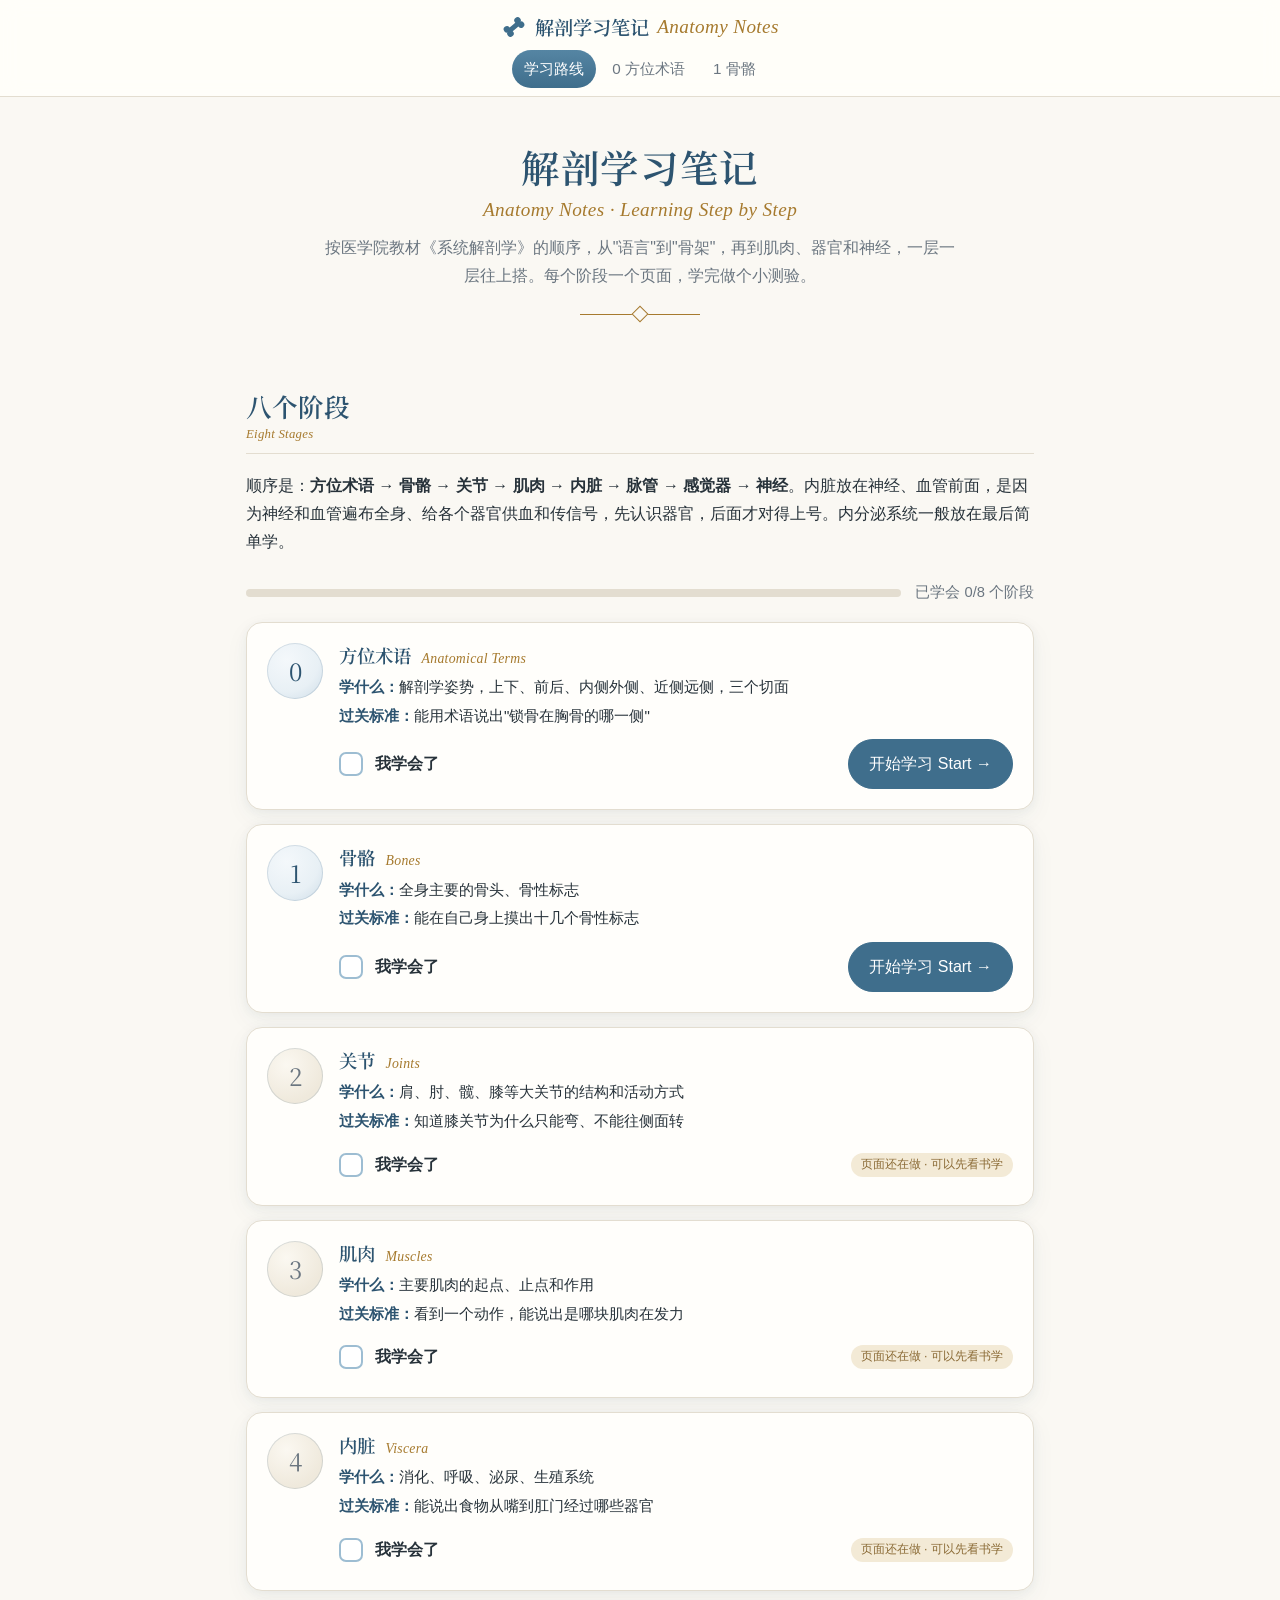
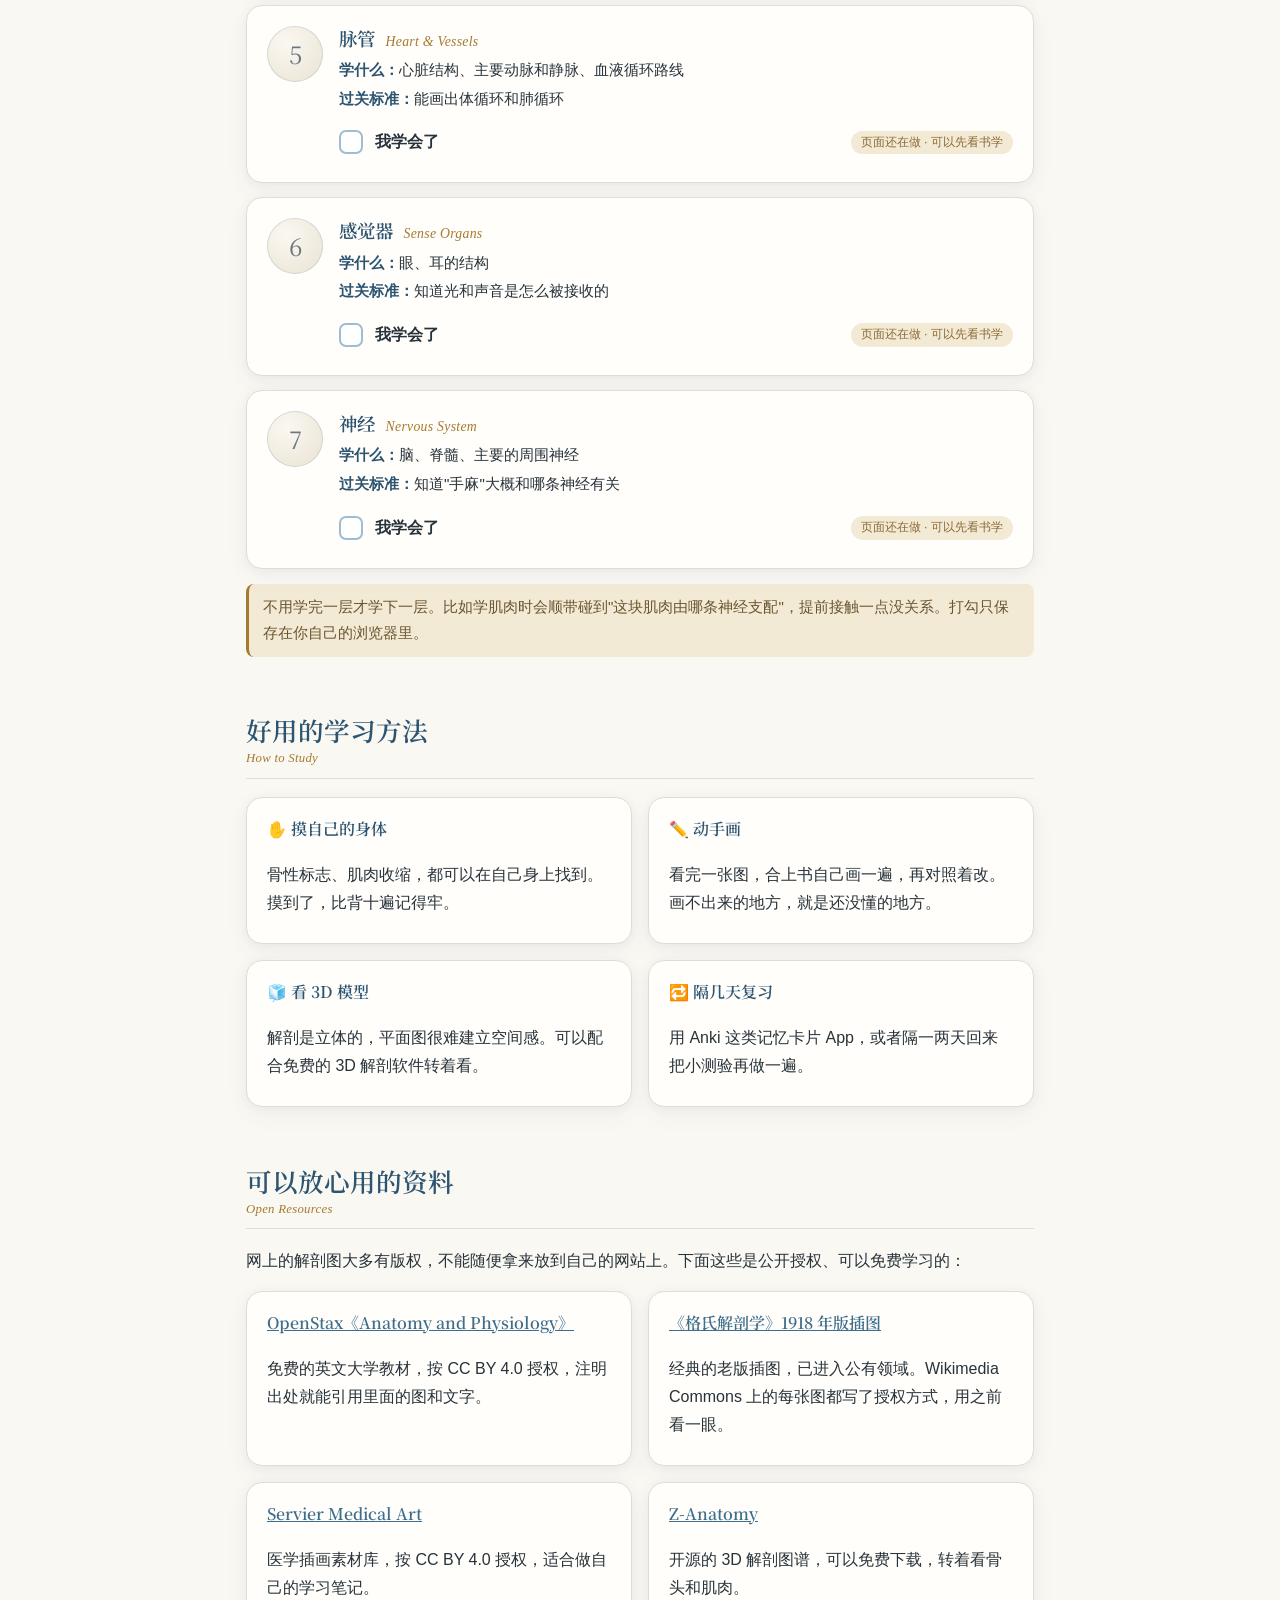
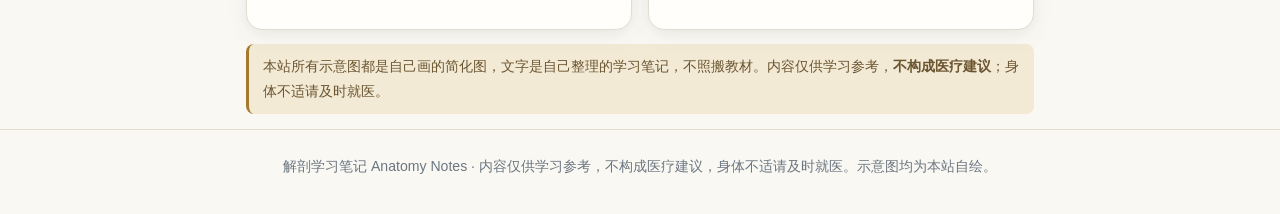
==== index.html @ 98eac49c "解剖学习笔记：学习路线、第 0 阶段方位术语、第 1 阶段骨骼 - index.html: 8-stage roadmap following the systematic anatomy   tex" ====
<!doctype html>
<html lang="zh-CN">
<head>
<meta charset="utf-8">
<meta name="viewport" content="width=device-width, initial-scale=1">
<title>解剖学习笔记 · Anatomy Notes</title>
<meta name="description" content="按系统解剖学的顺序一步步学人体解剖：方位术语、骨骼、关节、肌肉、内脏、脉管、感觉器、神经。每个阶段一个页面，配小测验。">
<link rel="icon" href="images/favicon.svg" type="image/svg+xml">
<link rel="preconnect" href="https://fonts.googleapis.com">
<link rel="preconnect" href="https://fonts.gstatic.com" crossorigin>
<link href="https://fonts.googleapis.com/css2?family=Noto+Serif+SC:wght@400;600&display=swap" rel="stylesheet">
<link rel="stylesheet" href="css/style.css">
</head>
<body>
<header class="site-header">
  <div class="wrap">
    <a class="logo" href="index.html"><svg class="logo-mark" viewBox="0 0 32 32" aria-hidden="true"><g fill="#3f6e8c" transform="rotate(-40 16 16)"><rect x="8" y="13" width="16" height="6" rx="2"/><circle cx="7.5" cy="12.6" r="4"/><circle cx="7.5" cy="19.4" r="4"/><circle cx="24.5" cy="12.6" r="4"/><circle cx="24.5" cy="19.4" r="4"/></g></svg>解剖学习笔记 <span class="en">Anatomy Notes</span></a>
    <nav class="nav">
      <a href="index.html" class="active">学习路线</a>
      <a href="terms.html">0 方位术语</a>
      <a href="bones.html">1 骨骼</a>
    </nav>
  </div>
</header>

<main class="wrap narrow">
  <section class="page-hero">
    <h1>解剖学习笔记<span class="en">Anatomy Notes · Learning Step by Step</span></h1>
    <p>按医学院教材《系统解剖学》的顺序，从"语言"到"骨架"，再到肌肉、器官和神经，一层一层往上搭。每个阶段一个页面，学完做个小测验。</p>
    <div class="divider"></div>
  </section>

  <section class="section">
    <h2>八个阶段<span class="en">Eight Stages</span></h2>
    <p>顺序是：<b>方位术语 → 骨骼 → 关节 → 肌肉 → 内脏 → 脉管 → 感觉器 → 神经</b>。内脏放在神经、血管前面，是因为神经和血管遍布全身、给各个器官供血和传信号，先认识器官，后面才对得上号。内分泌系统一般放在最后简单学。</p>
    <div class="check-top">
      <div class="progress"><span id="st-bar"></span></div>
      <span id="st-done" style="color:var(--muted);font-size:.92rem"></span>
    </div>
    <div class="stages" id="stages"></div>
    <p class="note">不用学完一层才学下一层。比如学肌肉时会顺带碰到"这块肌肉由哪条神经支配"，提前接触一点没关系。打勾只保存在你自己的浏览器里。</p>
  </section>

  <section class="section">
    <h2>好用的学习方法<span class="en">How to Study</span></h2>
    <div class="grid2">
      <div class="card"><h4>✋ 摸自己的身体</h4><p>骨性标志、肌肉收缩，都可以在自己身上找到。摸到了，比背十遍记得牢。</p></div>
      <div class="card"><h4>✏️ 动手画</h4><p>看完一张图，合上书自己画一遍，再对照着改。画不出来的地方，就是还没懂的地方。</p></div>
      <div class="card"><h4>🧊 看 3D 模型</h4><p>解剖是立体的，平面图很难建立空间感。可以配合免费的 3D 解剖软件转着看。</p></div>
      <div class="card"><h4>🔁 隔几天复习</h4><p>用 Anki 这类记忆卡片 App，或者隔一两天回来把小测验再做一遍。</p></div>
    </div>
  </section>

  <section class="section">
    <h2>可以放心用的资料<span class="en">Open Resources</span></h2>
    <p>网上的解剖图大多有版权，不能随便拿来放到自己的网站上。下面这些是公开授权、可以免费学习的：</p>
    <div class="grid2">
      <div class="card"><h4><a href="https://openstax.org/details/books/anatomy-and-physiology-2e" target="_blank" rel="noopener">OpenStax《Anatomy and Physiology》</a></h4><p>免费的英文大学教材，按 CC BY 4.0 授权，注明出处就能引用里面的图和文字。</p></div>
      <div class="card"><h4><a href="https://commons.wikimedia.org/wiki/Category:Gray%27s_Anatomy_plates" target="_blank" rel="noopener">《格氏解剖学》1918 年版插图</a></h4><p>经典的老版插图，已进入公有领域。Wikimedia Commons 上的每张图都写了授权方式，用之前看一眼。</p></div>
      <div class="card"><h4><a href="https://smart.servier.com/" target="_blank" rel="noopener">Servier Medical Art</a></h4><p>医学插画素材库，按 CC BY 4.0 授权，适合做自己的学习笔记。</p></div>
      <div class="card"><h4><a href="https://www.z-anatomy.com/" target="_blank" rel="noopener">Z-Anatomy</a></h4><p>开源的 3D 解剖图谱，可以免费下载，转着看骨头和肌肉。</p></div>
    </div>
    <p class="note disclaimer">本站所有示意图都是自己画的简化图，文字是自己整理的学习笔记，不照搬教材。内容仅供学习参考，<b>不构成医疗建议</b>；身体不适请及时就医。</p>
  </section>
</main>

<footer class="site-footer">
  <div class="wrap">解剖学习笔记 Anatomy Notes · 内容仅供学习参考，不构成医疗建议，身体不适请及时就医。示意图均为本站自绘。</div>
</footer>
<script src="js/common.js"></script>
<script src="js/roadmap.js"></script>
<script>var a=document.querySelector(".nav .active");if(a)a.parentNode.scrollLeft=a.offsetLeft-a.parentNode.offsetWidth/2+a.offsetWidth/2;</script>
</body>
</html>
---- css/style.css ----
/* ===== 解剖学习笔记 · 全站样式 ===== */
:root {
  /* 配色：骨白 + 黛蓝 + 古铜金点缀 */
  --accent: #3f6e8c;        /* 黛蓝 主色 */
  --accent-deep: #2d5470;   /* 深黛蓝：标题 */
  --accent-soft: #9dbdd2;   /* 浅黛蓝 */
  --accent-mist: #e8f0f5;   /* 极淡蓝 */
  --bg: #faf8f3;            /* 骨白 背景 */
  --paper: #fffefb;         /* 卡片 */
  --gold: #a67a2e;          /* 古铜金 */
  --gold-soft: #eadcbe;
  --ink: #27323a;           /* 正文 */
  --muted: #6b7680;
  --line: #e3ddd0;
  --ok: #3f8a5f;
  --bad: #b5584a;
  --radius: 16px;
  --shadow: 0 2px 10px rgba(45, 70, 90, .05), 0 8px 24px rgba(45, 70, 90, .05);
  --serif: "Noto Serif SC", "Songti SC", "STSong", "SimSun", serif;
  --sans: -apple-system, BlinkMacSystemFont, "PingFang SC", "Hiragino Sans GB", "Microsoft YaHei", "Noto Sans SC", sans-serif;
}

* { box-sizing: border-box; }
html { -webkit-text-size-adjust: 100%; scroll-behavior: smooth; }
body {
  margin: 0;
  background: var(--bg);
  color: var(--ink);
  font-family: var(--sans);
  font-size: 16px;
  line-height: 1.75;
}
img { max-width: 100%; display: block; }
a { color: var(--accent); }
h1, h2, h3, h4 { font-family: var(--serif); color: var(--accent-deep); line-height: 1.35; font-weight: 600; }
h1 { font-size: clamp(1.7rem, 4vw, 2.4rem); margin: 0 0 .3em; letter-spacing: .04em; }
h2 { font-size: clamp(1.3rem, 3vw, 1.6rem); margin: 2.2em 0 .7em; }
h3 { font-size: 1.15rem; margin: 1.4em 0 .5em; }
.en { font-family: Georgia, "Times New Roman", serif; font-style: italic; color: var(--gold); font-weight: 400; letter-spacing: .02em; }
h1 .en, h2 .en { display: block; font-size: .5em; margin-top: .2em; }
h3 .en { font-size: .75em; margin-left: .4em; }

.wrap { max-width: 1120px; margin: 0 auto; padding: 0 16px; }
.narrow { max-width: 820px; }

/* ===== 顶部导航 ===== */
.site-header {
  position: sticky; top: 0; z-index: 50;
  background: rgba(255, 254, 250, .92);
  backdrop-filter: blur(10px); -webkit-backdrop-filter: blur(10px);
  border-bottom: 1px solid var(--line);
}
.site-header .wrap { display: flex; flex-direction: column; align-items: stretch; padding-top: 10px; }
.logo {
  font-family: var(--serif); font-size: 1.2rem; font-weight: 600; color: var(--accent-deep);
  text-decoration: none; white-space: nowrap; display: flex; align-items: center; justify-content: center; gap: 8px;
}
.logo-mark { width: 26px; height: 26px; flex: none; }
.nav { display: flex; gap: 4px; overflow-x: auto; scrollbar-width: none; margin: 6px -16px 0; padding: 0 16px 8px; justify-content: safe center; }
.nav::-webkit-scrollbar { display: none; }
.nav a {
  white-space: nowrap; text-decoration: none; color: var(--muted);
  padding: 6px 12px; border-radius: 999px; font-size: .95rem; transition: .2s;
}
.nav a:hover { color: var(--accent-deep); background: var(--accent-mist); }
.nav a.active { color: #fff; background: linear-gradient(180deg, #5585a3, #3f6e8c); }

@media (max-width: 760px) {
  .nav { -webkit-mask-image: linear-gradient(90deg, #000 85%, transparent); mask-image: linear-gradient(90deg, #000 85%, transparent); }
  .nav a:last-child { margin-right: 32px; }
}

/* ===== 页面标题区 ===== */
.page-hero { padding: 44px 0 12px; text-align: center; }
.page-hero p { color: var(--muted); max-width: 640px; margin: .6em auto 0; }
.divider {
  width: 120px; height: 12px; margin: 18px auto 0;
  background:
    linear-gradient(var(--gold), var(--gold)) center/100% 1px no-repeat;
  position: relative;
}
.divider::after {
  content: ""; position: absolute; left: 50%; top: 50%; width: 10px; height: 10px;
  transform: translate(-50%, -50%) rotate(45deg); background: var(--bg); border: 1px solid var(--gold);
}

main { padding-bottom: 60px; }

/* ===== 通用组件 ===== */
.card {
  background: var(--paper); border: 1px solid var(--line); border-radius: var(--radius);
  box-shadow: var(--shadow); padding: 20px;
}
.btn {
  appearance: none; border: 1px solid var(--accent); background: var(--accent); color: #fff;
  padding: 10px 20px; border-radius: 999px; font-size: 1rem; cursor: pointer; font-family: inherit;
  transition: .2s; text-decoration: none; display: inline-block;
}
.btn:hover { background: var(--accent-deep); }
.btn.ghost { background: transparent; color: var(--accent); }
.btn.ghost:hover { background: var(--accent-mist); }
.btn:disabled { opacity: .5; cursor: default; }

.chips { display: flex; flex-wrap: wrap; gap: 8px; }
.chip {
  border: 1px solid var(--line); background: var(--paper); color: var(--ink);
  padding: 5px 14px; border-radius: 999px; cursor: pointer; font-size: .92rem; font-family: inherit; transition: .2s;
}
.chip:hover { border-color: var(--accent-soft); }
.chip.on { background: var(--accent); border-color: var(--accent); color: #fff; }
.tag {
  display: inline-block; font-size: .78rem; padding: 1px 10px; border-radius: 999px;
  background: var(--accent-mist); color: var(--accent-deep);
}
.tag.gold { background: #f3ead6; color: #8a6a35; }

.note {
  background: #f3ead6; border-left: 3px solid var(--gold); border-radius: 8px;
  padding: 10px 14px; color: #6b5530; font-size: .95rem; margin: 1em 0;
}

/* ===== 版式 ===== */
.toc { display: flex; flex-wrap: wrap; gap: 8px; justify-content: center; margin: 20px 0 8px; }
.toc a { text-decoration: none; }
.section { scroll-margin-top: 110px; }
.section > h2 { border-bottom: 1px solid var(--line); padding-bottom: .4em; }
.grid2 { display: grid; grid-template-columns: repeat(auto-fit, minmax(260px, 1fr)); gap: 16px; }
.grid3 { display: grid; grid-template-columns: repeat(auto-fit, minmax(220px, 1fr)); gap: 16px; }
.card h3:first-child, .card h4:first-child { margin-top: 0; }
.card p { margin: .4em 0; }
.card ul { margin: .4em 0; padding-left: 1.2em; }
table.cmp { width: 100%; border-collapse: collapse; background: var(--paper); border-radius: var(--radius); overflow: hidden; box-shadow: var(--shadow); font-size: .95rem; }
table.cmp th, table.cmp td { padding: 10px 12px; border-bottom: 1px solid var(--line); text-align: left; vertical-align: top; }
table.cmp th { background: var(--accent-mist); color: var(--accent-deep); font-family: var(--serif); }
table.cmp tr:last-child td { border-bottom: none; }
.table-scroll { overflow-x: auto; -webkit-overflow-scrolling: touch; border-radius: var(--radius); }
.table-scroll table { min-width: 620px; }

/* ===== 小测验 ===== */
.quiz { max-width: 720px; margin: 24px auto 0; }
.progress { height: 6px; background: var(--line); border-radius: 999px; overflow: hidden; margin-bottom: 18px; }
.progress span { display: block; height: 100%; background: linear-gradient(90deg, var(--accent-soft), var(--accent)); transition: width .4s; }
.q-meta { display: flex; justify-content: space-between; color: var(--muted); font-size: .9rem; margin-bottom: 8px; }
.q-text { font-size: 1.05rem; }
.options { display: grid; grid-template-columns: 1fr 1fr; gap: 10px; margin: 16px 0; }
.option {
  padding: 14px; border-radius: 12px; border: 1px solid var(--line); background: var(--paper);
  font-size: 1.05rem; font-family: var(--serif); cursor: pointer; color: var(--ink); transition: .2s;
}
.option:hover:not(:disabled) { border-color: var(--accent); background: var(--accent-mist); }
.option.right { background: #e3f1e8; border-color: var(--ok); color: var(--ok); }
.option.wrong { background: #f7e6e2; border-color: var(--bad); color: var(--bad); }
.option:disabled { cursor: default; }
.feedback { border-radius: 12px; padding: 14px 16px; margin-bottom: 16px; }
.feedback.ok { background: #e9f4ed; }
.feedback.no { background: #f8ebe7; }
.feedback b { display: block; margin-bottom: 4px; }
.result { text-align: center; }
.score { font-family: var(--serif); font-size: 3.4rem; color: var(--accent); line-height: 1.1; }

/* ===== 勾选清单 ===== */
.check-top { display: flex; align-items: center; gap: 14px; flex-wrap: wrap; justify-content: space-between; margin: 24px 0 8px; }
.check-top .progress { flex: 1; min-width: 180px; margin: 0; height: 8px; }
.check-group { margin-top: 18px; }
.check-group h3 { margin: 0 0 8px; display: flex; align-items: center; gap: 8px; }
.check-item {
  display: flex; gap: 12px; align-items: flex-start; padding: 12px 14px; border-radius: 12px;
  cursor: pointer; transition: background .2s; user-select: none;
}
.check-item:hover { background: var(--accent-mist); }
.check-item input { position: absolute; opacity: 0; pointer-events: none; }
.box {
  flex: none; width: 24px; height: 24px; border-radius: 7px; border: 2px solid var(--accent-soft);
  margin-top: 2px; display: flex; align-items: center; justify-content: center; transition: .2s; background: #fff;
}
.check-item input:checked + .box { background: var(--accent); border-color: var(--accent); }
.check-item input:checked + .box::after { content: "✓"; color: #fff; font-size: 15px; font-weight: 700; }
.check-item input:focus-visible + .box { box-shadow: 0 0 0 3px rgba(63,110,140,.3); }
.check-item .t b { display: block; font-weight: 600; }
.check-item .t small { color: var(--muted); font-size: .88rem; line-height: 1.6; display: block; }
.check-item input:checked ~ .t b { color: var(--muted); text-decoration: line-through; text-decoration-color: var(--accent-soft); }

/* ===== 解剖 ===== */
.disclaimer { font-size: .9rem; }

/* 学习路线 */
.stages { display: grid; gap: 14px; margin-top: 16px; }
.stage { display: grid; grid-template-columns: 56px 1fr; gap: 16px; align-items: start; transition: border-color .2s; }
.stage-no {
  width: 56px; height: 56px; border-radius: 50%; display: flex; align-items: center; justify-content: center;
  font-family: var(--serif); font-size: 1.5rem; color: var(--accent-deep);
  background: radial-gradient(circle at 35% 30%, #f4f8fb, var(--accent-mist) 60%, #cddce7);
  box-shadow: inset 0 0 0 1px rgba(45,84,112,.15);
}
.stage.soon .stage-no { color: var(--muted); background: radial-gradient(circle at 35% 30%, #fbf8f1, #efe9dc 70%); }
.stage.done { border-color: var(--accent-soft); }
.stage.done .stage-no { color: #fff; background: radial-gradient(circle at 35% 30%, var(--accent-soft), var(--accent) 80%); }
.stage h3 { margin: 0 0 .3em; }
.stage p { margin: .15em 0; font-size: .95rem; }
.stage p b { color: var(--accent-deep); font-weight: 600; }
.stage-foot { display: flex; align-items: center; justify-content: space-between; gap: 10px; flex-wrap: wrap; margin-top: 10px; }
.stage-foot .check-item { padding: 6px 10px; margin-left: -10px; align-items: center; }
.stage-foot .check-item .box { margin-top: 0; }
.stage-foot .check-item input:checked ~ .t b { text-decoration: none; color: var(--accent); }
@media (max-width: 520px) {
  .stage { grid-template-columns: 1fr; gap: 8px; }
  .stage-no { width: 44px; height: 44px; font-size: 1.2rem; }
}

/* 骨骼图 */
.sk {
  --bone: #f3ebd9; --bone-far: #e3d8c0; --bone-edge: #a39374; --bone-hole: #8d7f66; --cart: #d8e7ec;
  display: block; width: 100%; height: auto; margin: 0 auto; -webkit-tap-highlight-color: transparent;
}
.sk .b { cursor: pointer; transition: opacity .25s; }
.sk .e > * { fill: var(--bone-edge); stroke: var(--bone-edge); stroke-width: 2.4px; stroke-linejoin: round; stroke-linecap: round; }
.sk .f > * { fill: var(--bone); }
.sk .f.far > * { fill: var(--bone-far); }
.sk .f.cart > * { fill: var(--cart); }
.sk .e > .s, .sk .f > .s { fill: none; stroke-linecap: round; stroke-linejoin: round; }
.sk .f > .s { stroke: var(--bone); }
.sk .f.far > .s { stroke: var(--bone-far); }
.sk .f.cart > .s { stroke: var(--cart); }
.sk.z-head .e > :not(.s), .sk.z-pelvis .e > :not(.s) { stroke-width: 1.6px; }
.sk.z-hand .e > :not(.s) { stroke-width: 1.2px; }
.sk.z-foot .e > :not(.s) { stroke-width: 1px; }
.sk .d { pointer-events: none; }
.sk .d .hole, .sk .d.hole, .sk .d .hole * { fill: var(--bone-hole); }
.sk .d .ln { fill: none; stroke: var(--bone-edge); stroke-width: .8px; stroke-linecap: round; }
.sk .top { pointer-events: none; }
@media (hover: hover) { .sk .b:hover { --bone: #fffaf0; --bone-far: #f1e9d8; --bone-edge: var(--accent); } }
.sk .b.on { --bone: #bcd6e6; --bone-far: #a9c9dd; --bone-edge: var(--accent-deep); --bone-hole: var(--accent-deep); }
.sk.sel .b:not(.on) { opacity: .32; }

.explore { display: grid; grid-template-columns: minmax(240px, 360px) 1fr; gap: 20px; align-items: start; margin-top: 16px; }
.sk-figure { position: sticky; top: 104px; padding: 14px 14px 10px; }
.sk-figure .sk { max-height: calc(100vh - 190px); }
.sk-cap { text-align: center; font-size: .92rem; color: var(--muted); margin-top: 8px; min-height: 1.6em; }
.sk-cap b { color: var(--accent-deep); font-family: var(--serif); }
.sk-cap .en { font-size: .9em; }
.sk-info { min-height: 220px; }
.sk-info .tags { display: flex; gap: 6px; flex-wrap: wrap; }
.sk-info h3 { margin: .4em 0 .1em; font-size: 1.4rem; }
.sk-info h4 { margin: 1.1em 0 .2em; font-size: .95rem; color: var(--gold); font-family: var(--serif); }
.sk-info p { margin: .2em 0; }
.sk-short { color: var(--accent-deep); font-family: var(--serif); }
.sk-empty { color: var(--muted); text-align: center; padding: 50px 10px; }
.tip { margin-top: 14px; font-size: .93rem; color: #6b5530; background: #f3ead6; border-radius: 10px; padding: 10px 14px; }
.sk-list { display: grid; gap: 10px; margin-top: 16px; }
.sk-group { display: flex; gap: 12px; align-items: baseline; }
.sk-group .label { flex: none; width: 4em; color: var(--muted); font-size: .9rem; }
@media (max-width: 760px) {
  .explore { grid-template-columns: 1fr; gap: 12px; }
  .sk-figure { top: 92px; z-index: 5; padding: 8px 8px 4px; }
  .sk-figure .sk { max-height: 38vh; }
  .sk-cap { margin-top: 2px; font-size: .85rem; }
  .sk-group { flex-direction: column; gap: 6px; }
}

.q-sk { background: #fbf8f1; border-radius: 14px; padding: 10px; margin: 8px 0 16px; }
.q-sk .sk { height: 300px; }
.q-sk .sk .b { cursor: default; }

/* 方位术语 */
.pose { display: grid; grid-template-columns: minmax(200px, 300px) 1fr; gap: 20px; align-items: center; margin-top: 16px; }
.pose ul { margin: 0; padding-left: 1.2em; }
.pose li { margin: .3em 0; }
@media (max-width: 640px) { .pose { grid-template-columns: 1fr; } .pose .fig { max-width: 240px; margin: 0 auto; } }
.term-view { display: grid; grid-template-columns: minmax(220px, 340px) 1fr; gap: 20px; align-items: start; margin-top: 14px; }
.term-view .fig { padding: 10px; }
.term-view .fig svg { display: block; width: 100%; height: auto; max-height: 62vh; }
.term-text h3 { margin: 0 0 .1em; font-size: 1.4rem; }
.term-text h4 { margin: 1em 0 .2em; font-size: .95rem; color: var(--gold); font-family: var(--serif); }
.term-text p { margin: .2em 0; }
@media (max-width: 640px) { .term-view { grid-template-columns: 1fr; } .term-view .fig svg { max-height: 44vh; } }
.fig-sil .e > * { fill: var(--accent-soft); stroke: var(--accent-soft); stroke-width: 3px; stroke-linejoin: round; }
.fig-sil .f > * { fill: var(--accent-mist); }
.fig-sil .f.a > * { fill: #bfd6e5; }
.fig-sil .f.b > * { fill: #efe2c3; }
.fig-sil .arrow { stroke: var(--gold); stroke-width: 2.6px; fill: none; stroke-linecap: round; }
.fig-sil .guide { stroke: var(--accent); stroke-width: 1.6px; stroke-dasharray: 6 5; fill: none; }
.fig-sil .cut { stroke: #b5584a; stroke-width: 2.4px; stroke-dasharray: 8 5; fill: none; }
.fig-sil text { font-family: var(--sans); fill: var(--ink); paint-order: stroke; stroke: var(--paper); stroke-width: 4px; stroke-linejoin: round; font-weight: 600; }
.fig-sil text.en2 { font-family: Georgia, serif; font-style: italic; font-weight: 400; fill: var(--gold); }
.fig-sil .ah { fill: var(--gold); }
.fig-sil .bn-e > * { fill: #a39374; stroke: #a39374; stroke-width: 3px; }
.fig-sil .bn-f > * { fill: #f3ebd9; }
.planes .card { text-align: center; }
.planes svg { display: block; width: 100%; max-width: 200px; height: auto; margin: 0 auto 6px; }
.planes h3 { margin: .2em 0; }
.planes p { text-align: left; font-size: .93rem; }

/* ===== 页脚 ===== */
.site-footer { border-top: 1px solid var(--line); padding: 24px 0 36px; color: var(--muted); font-size: .88rem; text-align: center; }

@media print {
  .site-header, .site-footer, .no-print { display: none !important; }
  body { background: #fff; }
}
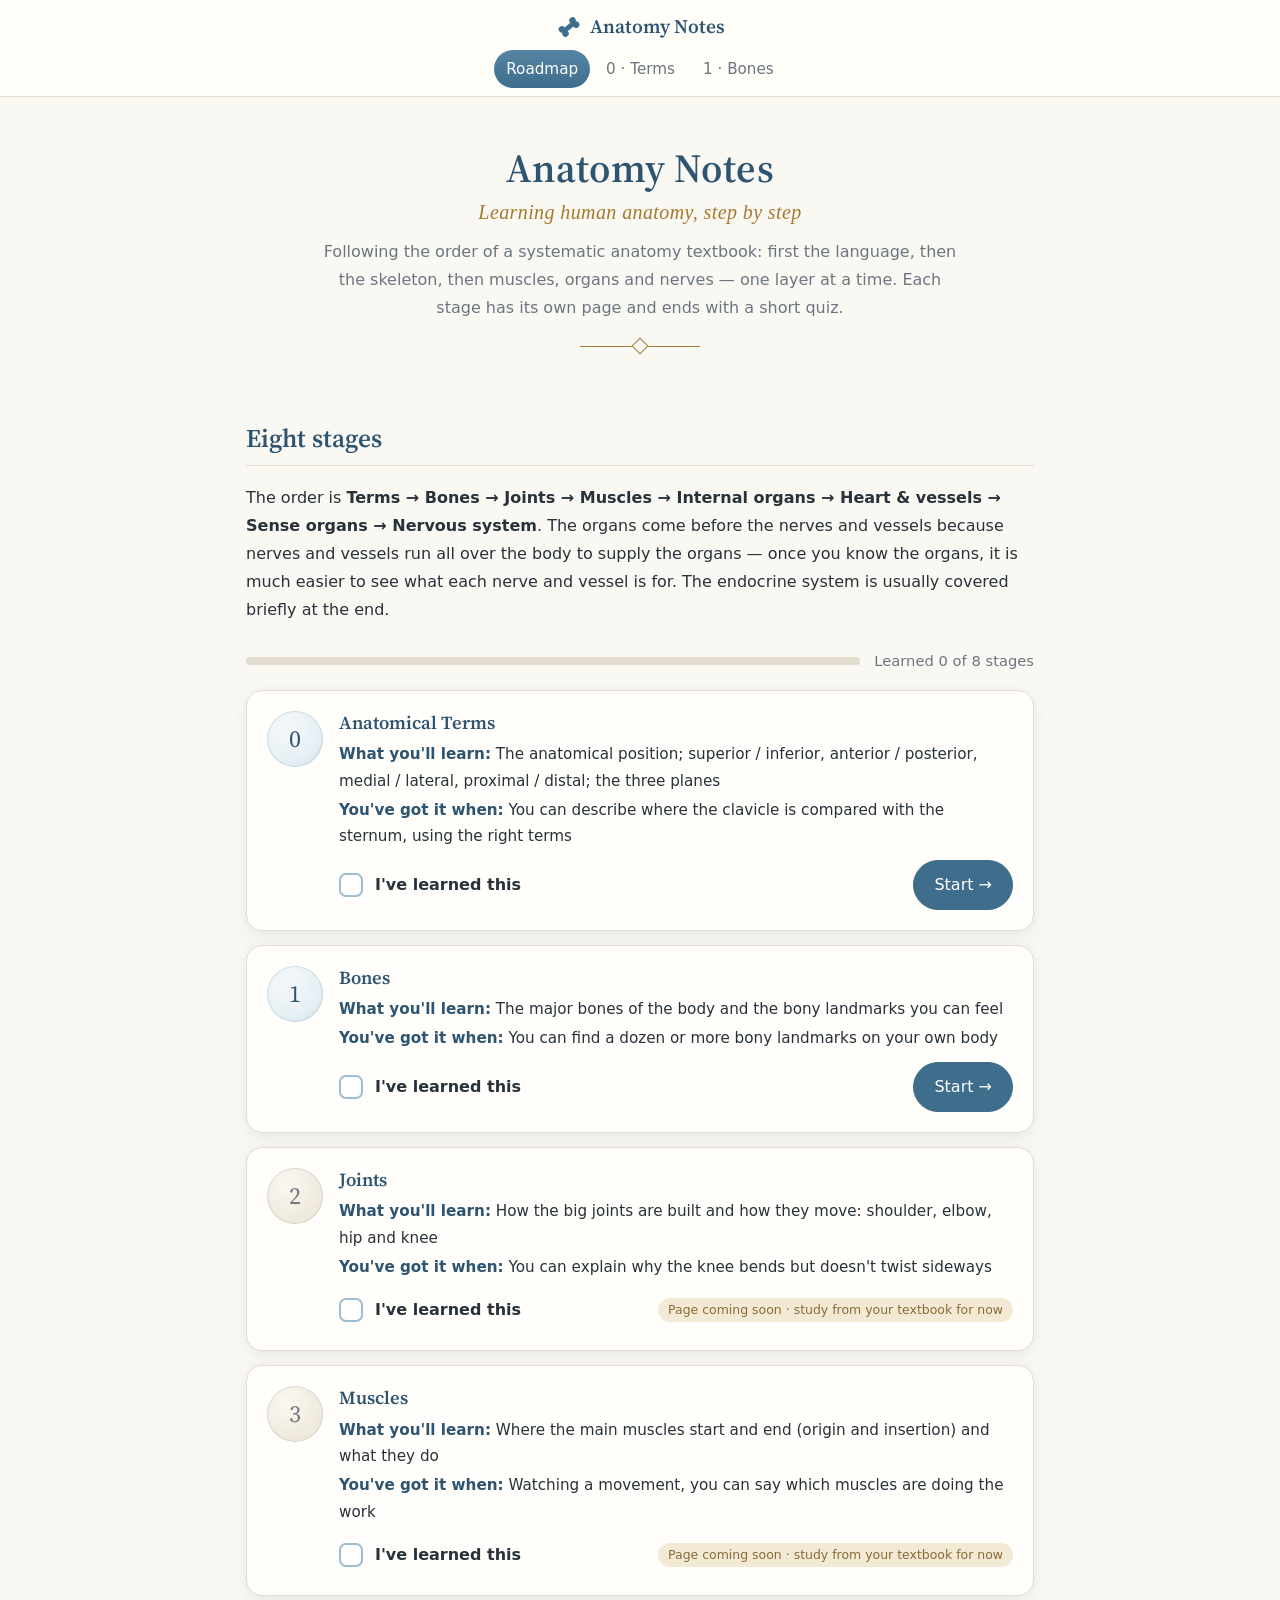
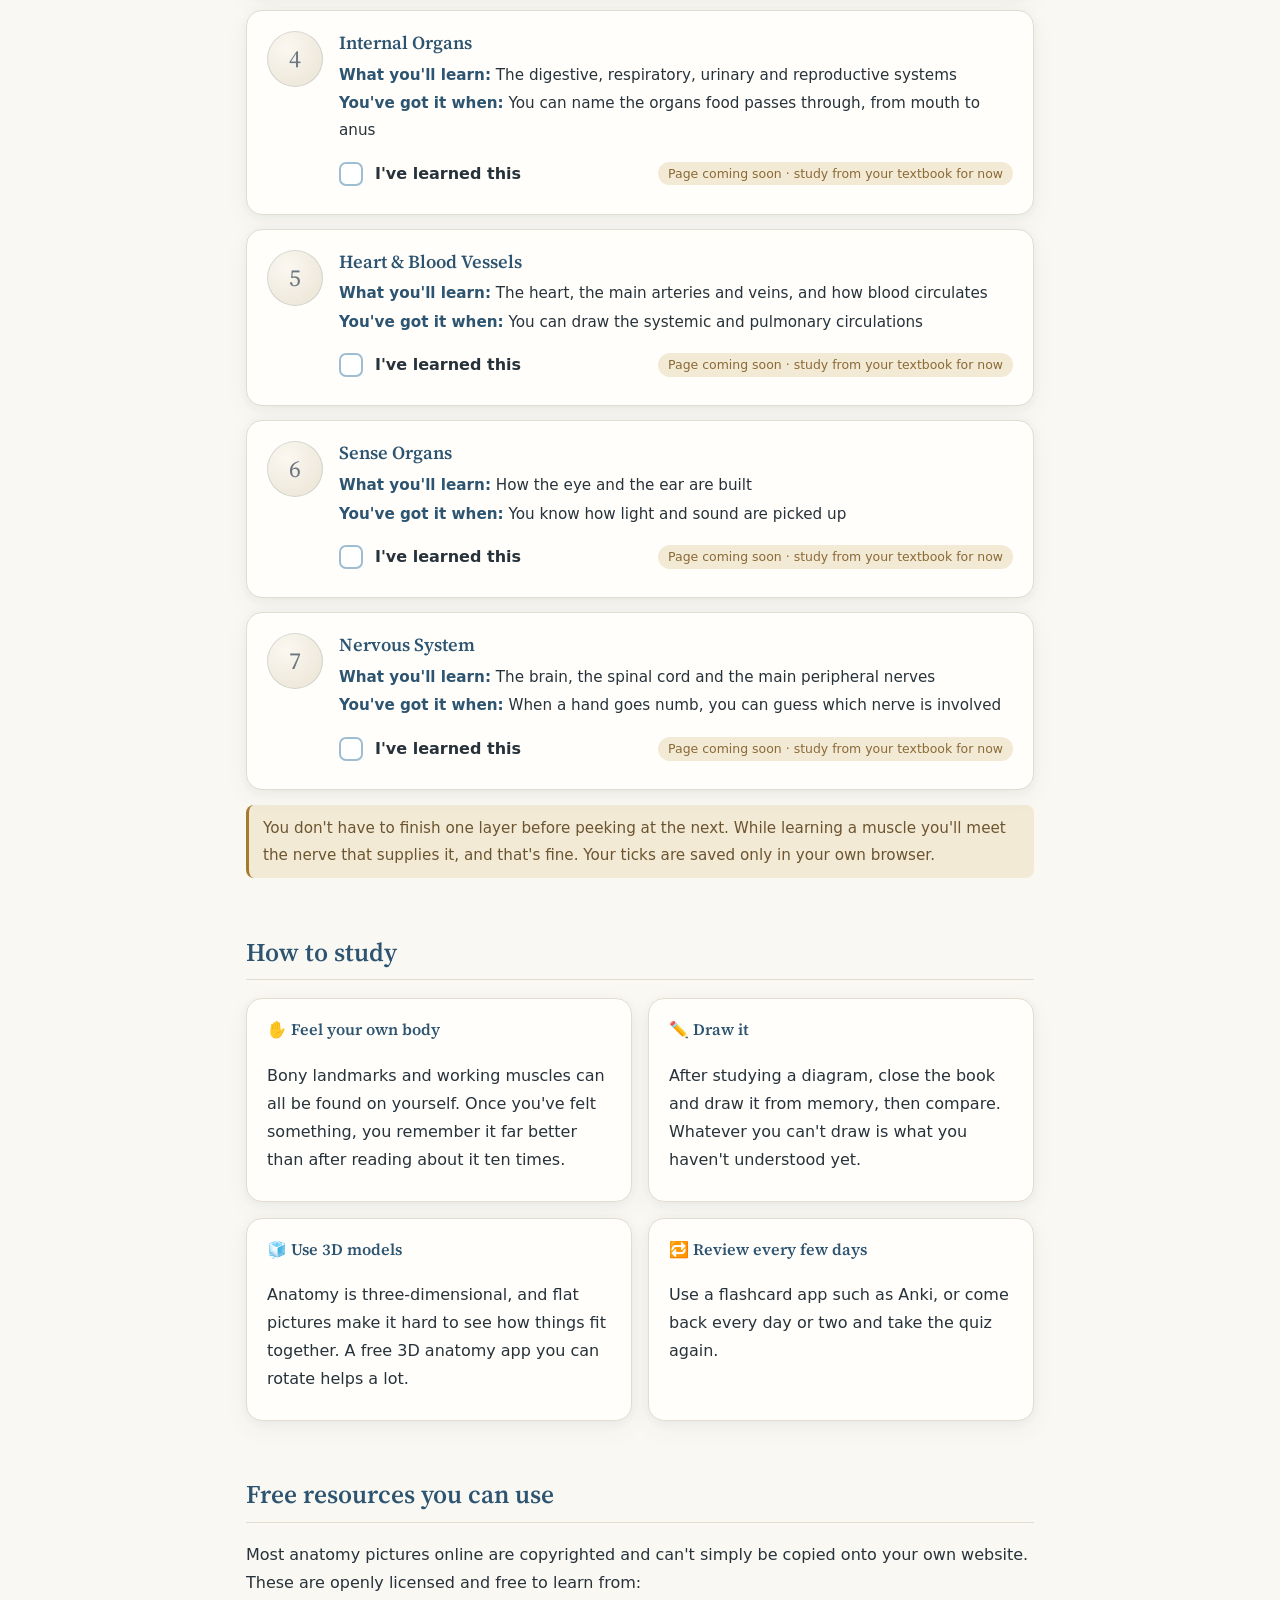
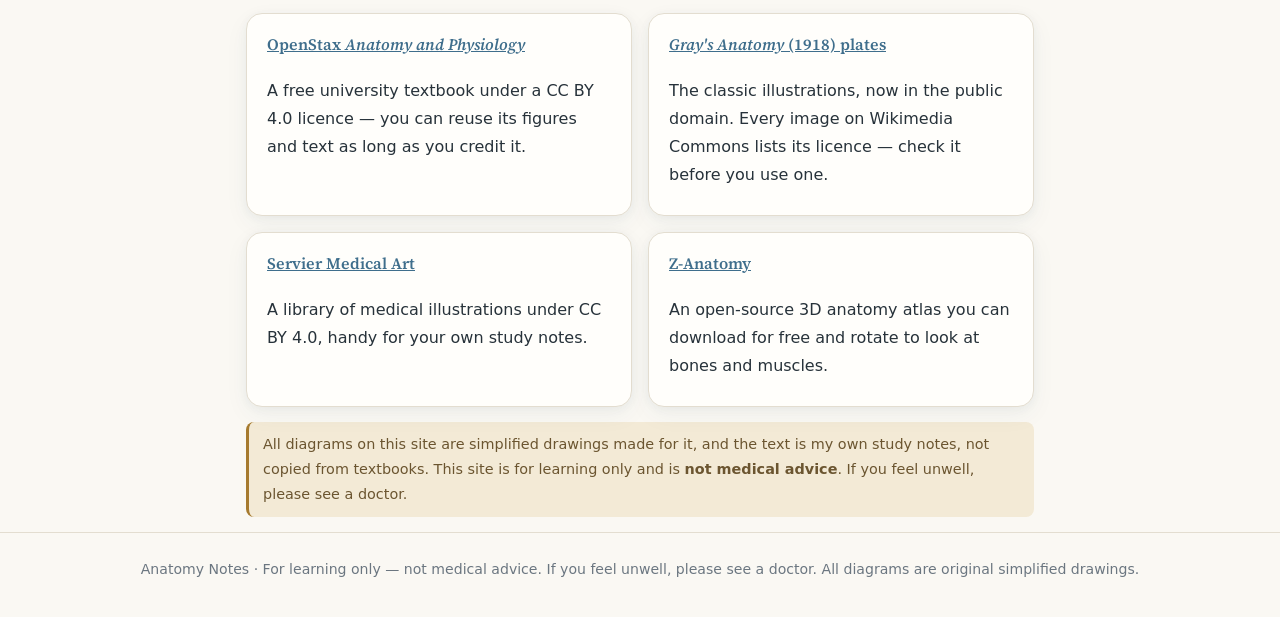
==== commit 82f248cb: "Translate the site to English and link text with the skeleton - All pages, bone and term data, quizz" ====
--- a/index.html
+++ b/index.html
@@ -1,71 +1,71 @@
 <!doctype html>
-<html lang="zh-CN">
+<html lang="en">
 <head>
 <meta charset="utf-8">
 <meta name="viewport" content="width=device-width, initial-scale=1">
-<title>解剖学习笔记 · Anatomy Notes</title>
-<meta name="description" content="按系统解剖学的顺序一步步学人体解剖：方位术语、骨骼、关节、肌肉、内脏、脉管、感觉器、神经。每个阶段一个页面，配小测验。">
+<title>Anatomy Notes · Learning anatomy step by step</title>
+<meta name="description" content="Learn human anatomy step by step, following the order of a systematic anatomy textbook: terms, bones, joints, muscles, organs, vessels, sense organs and nerves. Each stage has its own page and a quiz.">
 <link rel="icon" href="images/favicon.svg" type="image/svg+xml">
 <link rel="preconnect" href="https://fonts.googleapis.com">
 <link rel="preconnect" href="https://fonts.gstatic.com" crossorigin>
-<link href="https://fonts.googleapis.com/css2?family=Noto+Serif+SC:wght@400;600&display=swap" rel="stylesheet">
+<link href="https://fonts.googleapis.com/css2?family=Source+Serif+4:opsz,wght@8..60,400;8..60,600&display=swap" rel="stylesheet">
 <link rel="stylesheet" href="css/style.css">
 </head>
 <body>
 <header class="site-header">
   <div class="wrap">
-    <a class="logo" href="index.html"><svg class="logo-mark" viewBox="0 0 32 32" aria-hidden="true"><g fill="#3f6e8c" transform="rotate(-40 16 16)"><rect x="8" y="13" width="16" height="6" rx="2"/><circle cx="7.5" cy="12.6" r="4"/><circle cx="7.5" cy="19.4" r="4"/><circle cx="24.5" cy="12.6" r="4"/><circle cx="24.5" cy="19.4" r="4"/></g></svg>解剖学习笔记 <span class="en">Anatomy Notes</span></a>
+    <a class="logo" href="index.html"><svg class="logo-mark" viewBox="0 0 32 32" aria-hidden="true"><g fill="#3f6e8c" transform="rotate(-40 16 16)"><rect x="8" y="13" width="16" height="6" rx="2"/><circle cx="7.5" cy="12.6" r="4"/><circle cx="7.5" cy="19.4" r="4"/><circle cx="24.5" cy="12.6" r="4"/><circle cx="24.5" cy="19.4" r="4"/></g></svg>Anatomy Notes</a>
     <nav class="nav">
-      <a href="index.html" class="active">学习路线</a>
-      <a href="terms.html">0 方位术语</a>
-      <a href="bones.html">1 骨骼</a>
+      <a href="index.html" class="active">Roadmap</a>
+      <a href="terms.html">0 · Terms</a>
+      <a href="bones.html">1 · Bones</a>
     </nav>
   </div>
 </header>
 
 <main class="wrap narrow">
   <section class="page-hero">
-    <h1>解剖学习笔记<span class="en">Anatomy Notes · Learning Step by Step</span></h1>
-    <p>按医学院教材《系统解剖学》的顺序，从"语言"到"骨架"，再到肌肉、器官和神经，一层一层往上搭。每个阶段一个页面，学完做个小测验。</p>
+    <h1>Anatomy Notes<span class="en">Learning human anatomy, step by step</span></h1>
+    <p>Following the order of a systematic anatomy textbook: first the language, then the skeleton, then muscles, organs and nerves — one layer at a time. Each stage has its own page and ends with a short quiz.</p>
     <div class="divider"></div>
   </section>
 
   <section class="section">
-    <h2>八个阶段<span class="en">Eight Stages</span></h2>
-    <p>顺序是：<b>方位术语 → 骨骼 → 关节 → 肌肉 → 内脏 → 脉管 → 感觉器 → 神经</b>。内脏放在神经、血管前面，是因为神经和血管遍布全身、给各个器官供血和传信号，先认识器官，后面才对得上号。内分泌系统一般放在最后简单学。</p>
+    <h2>Eight stages</h2>
+    <p>The order is <b>Terms → Bones → Joints → Muscles → Internal organs → Heart &amp; vessels → Sense organs → Nervous system</b>. The organs come before the nerves and vessels because nerves and vessels run all over the body to supply the organs — once you know the organs, it is much easier to see what each nerve and vessel is for. The endocrine system is usually covered briefly at the end.</p>
     <div class="check-top">
       <div class="progress"><span id="st-bar"></span></div>
       <span id="st-done" style="color:var(--muted);font-size:.92rem"></span>
     </div>
     <div class="stages" id="stages"></div>
-    <p class="note">不用学完一层才学下一层。比如学肌肉时会顺带碰到"这块肌肉由哪条神经支配"，提前接触一点没关系。打勾只保存在你自己的浏览器里。</p>
+    <p class="note">You don't have to finish one layer before peeking at the next. While learning a muscle you'll meet the nerve that supplies it, and that's fine. Your ticks are saved only in your own browser.</p>
   </section>
 
   <section class="section">
-    <h2>好用的学习方法<span class="en">How to Study</span></h2>
+    <h2>How to study</h2>
     <div class="grid2">
-      <div class="card"><h4>✋ 摸自己的身体</h4><p>骨性标志、肌肉收缩，都可以在自己身上找到。摸到了，比背十遍记得牢。</p></div>
-      <div class="card"><h4>✏️ 动手画</h4><p>看完一张图，合上书自己画一遍，再对照着改。画不出来的地方，就是还没懂的地方。</p></div>
-      <div class="card"><h4>🧊 看 3D 模型</h4><p>解剖是立体的，平面图很难建立空间感。可以配合免费的 3D 解剖软件转着看。</p></div>
-      <div class="card"><h4>🔁 隔几天复习</h4><p>用 Anki 这类记忆卡片 App，或者隔一两天回来把小测验再做一遍。</p></div>
+      <div class="card"><h4>✋ Feel your own body</h4><p>Bony landmarks and working muscles can all be found on yourself. Once you've felt something, you remember it far better than after reading about it ten times.</p></div>
+      <div class="card"><h4>✏️ Draw it</h4><p>After studying a diagram, close the book and draw it from memory, then compare. Whatever you can't draw is what you haven't understood yet.</p></div>
+      <div class="card"><h4>🧊 Use 3D models</h4><p>Anatomy is three-dimensional, and flat pictures make it hard to see how things fit together. A free 3D anatomy app you can rotate helps a lot.</p></div>
+      <div class="card"><h4>🔁 Review every few days</h4><p>Use a flashcard app such as Anki, or come back every day or two and take the quiz again.</p></div>
     </div>
   </section>
 
   <section class="section">
-    <h2>可以放心用的资料<span class="en">Open Resources</span></h2>
-    <p>网上的解剖图大多有版权，不能随便拿来放到自己的网站上。下面这些是公开授权、可以免费学习的：</p>
+    <h2>Free resources you can use</h2>
+    <p>Most anatomy pictures online are copyrighted and can't simply be copied onto your own website. These are openly licensed and free to learn from:</p>
     <div class="grid2">
-      <div class="card"><h4><a href="https://openstax.org/details/books/anatomy-and-physiology-2e" target="_blank" rel="noopener">OpenStax《Anatomy and Physiology》</a></h4><p>免费的英文大学教材，按 CC BY 4.0 授权，注明出处就能引用里面的图和文字。</p></div>
-      <div class="card"><h4><a href="https://commons.wikimedia.org/wiki/Category:Gray%27s_Anatomy_plates" target="_blank" rel="noopener">《格氏解剖学》1918 年版插图</a></h4><p>经典的老版插图，已进入公有领域。Wikimedia Commons 上的每张图都写了授权方式，用之前看一眼。</p></div>
-      <div class="card"><h4><a href="https://smart.servier.com/" target="_blank" rel="noopener">Servier Medical Art</a></h4><p>医学插画素材库，按 CC BY 4.0 授权，适合做自己的学习笔记。</p></div>
-      <div class="card"><h4><a href="https://www.z-anatomy.com/" target="_blank" rel="noopener">Z-Anatomy</a></h4><p>开源的 3D 解剖图谱，可以免费下载，转着看骨头和肌肉。</p></div>
+      <div class="card"><h4><a href="https://openstax.org/details/books/anatomy-and-physiology-2e" target="_blank" rel="noopener">OpenStax <i>Anatomy and Physiology</i></a></h4><p>A free university textbook under a CC BY 4.0 licence — you can reuse its figures and text as long as you credit it.</p></div>
+      <div class="card"><h4><a href="https://commons.wikimedia.org/wiki/Category:Gray%27s_Anatomy_plates" target="_blank" rel="noopener"><i>Gray's Anatomy</i> (1918) plates</a></h4><p>The classic illustrations, now in the public domain. Every image on Wikimedia Commons lists its licence — check it before you use one.</p></div>
+      <div class="card"><h4><a href="https://smart.servier.com/" target="_blank" rel="noopener">Servier Medical Art</a></h4><p>A library of medical illustrations under CC BY 4.0, handy for your own study notes.</p></div>
+      <div class="card"><h4><a href="https://www.z-anatomy.com/" target="_blank" rel="noopener">Z-Anatomy</a></h4><p>An open-source 3D anatomy atlas you can download for free and rotate to look at bones and muscles.</p></div>
     </div>
-    <p class="note disclaimer">本站所有示意图都是自己画的简化图，文字是自己整理的学习笔记，不照搬教材。内容仅供学习参考，<b>不构成医疗建议</b>；身体不适请及时就医。</p>
+    <p class="note disclaimer">All diagrams on this site are simplified drawings made for it, and the text is my own study notes, not copied from textbooks. This site is for learning only and is <b>not medical advice</b>. If you feel unwell, please see a doctor.</p>
   </section>
 </main>
 
 <footer class="site-footer">
-  <div class="wrap">解剖学习笔记 Anatomy Notes · 内容仅供学习参考，不构成医疗建议，身体不适请及时就医。示意图均为本站自绘。</div>
+  <div class="wrap">Anatomy Notes · For learning only — not medical advice. If you feel unwell, please see a doctor. All diagrams are original simplified drawings.</div>
 </footer>
 <script src="js/common.js"></script>
 <script src="js/roadmap.js"></script>
--- a/css/style.css
+++ b/css/style.css
@@ -1,4 +1,4 @@
-/* ===== 解剖学习笔记 · 全站样式 ===== */
+/* ===== Anatomy Notes · 全站样式 ===== */
 :root {
   /* 配色：骨白 + 黛蓝 + 古铜金点缀 */
   --accent: #3f6e8c;        /* 黛蓝 主色 */
@@ -16,8 +16,8 @@
   --bad: #b5584a;
   --radius: 16px;
   --shadow: 0 2px 10px rgba(45, 70, 90, .05), 0 8px 24px rgba(45, 70, 90, .05);
-  --serif: "Noto Serif SC", "Songti SC", "STSong", "SimSun", serif;
-  --sans: -apple-system, BlinkMacSystemFont, "PingFang SC", "Hiragino Sans GB", "Microsoft YaHei", "Noto Sans SC", sans-serif;
+  --serif: "Source Serif 4", Georgia, "Times New Roman", serif;
+  --sans: system-ui, -apple-system, "Segoe UI", Roboto, "Helvetica Neue", Arial, sans-serif;
 }
 
 * { box-sizing: border-box; }
@@ -33,7 +33,7 @@
 img { max-width: 100%; display: block; }
 a { color: var(--accent); }
 h1, h2, h3, h4 { font-family: var(--serif); color: var(--accent-deep); line-height: 1.35; font-weight: 600; }
-h1 { font-size: clamp(1.7rem, 4vw, 2.4rem); margin: 0 0 .3em; letter-spacing: .04em; }
+h1 { font-size: clamp(1.8rem, 4vw, 2.5rem); margin: 0 0 .3em; letter-spacing: .01em; }
 h2 { font-size: clamp(1.3rem, 3vw, 1.6rem); margin: 2.2em 0 .7em; }
 h3 { font-size: 1.15rem; margin: 1.4em 0 .5em; }
 .en { font-family: Georgia, "Times New Roman", serif; font-style: italic; color: var(--gold); font-weight: 400; letter-spacing: .02em; }
@@ -209,32 +209,68 @@
 
 /* 骨骼图 */
 .sk {
+  --k: 1; --u: 1;
   --bone: #f3ebd9; --bone-far: #e3d8c0; --bone-edge: #a39374; --bone-hole: #8d7f66; --cart: #d8e7ec;
   display: block; width: 100%; height: auto; margin: 0 auto; -webkit-tap-highlight-color: transparent;
 }
 .sk .b { cursor: pointer; transition: opacity .25s; }
-.sk .e > * { fill: var(--bone-edge); stroke: var(--bone-edge); stroke-width: 2.4px; stroke-linejoin: round; stroke-linecap: round; }
+.sk .e > * { fill: var(--bone-edge); stroke: var(--bone-edge); stroke-width: calc(var(--k) * 2.4px); stroke-linejoin: round; stroke-linecap: round; }
 .sk .f > * { fill: var(--bone); }
 .sk .f.far > * { fill: var(--bone-far); }
 .sk .f.cart > * { fill: var(--cart); }
 .sk .e > .s, .sk .f > .s { fill: none; stroke-linecap: round; stroke-linejoin: round; }
-.sk .f > .s { stroke: var(--bone); }
+.sk .e > .s { stroke-width: calc(var(--w) + var(--k) * 2.4px); }
+.sk .f > .s { stroke: var(--bone); stroke-width: var(--w); }
 .sk .f.far > .s { stroke: var(--bone-far); }
 .sk .f.cart > .s { stroke: var(--cart); }
-.sk.z-head .e > :not(.s), .sk.z-pelvis .e > :not(.s) { stroke-width: 1.6px; }
-.sk.z-hand .e > :not(.s) { stroke-width: 1.2px; }
-.sk.z-foot .e > :not(.s) { stroke-width: 1px; }
+.sk.z-head, .sk.z-pelvis { --k: .67; }
+.sk.z-hand { --k: .5; }
+.sk.z-foot { --k: .42; }
 .sk .d { pointer-events: none; }
 .sk .d .hole, .sk .d.hole, .sk .d .hole * { fill: var(--bone-hole); }
-.sk .d .ln { fill: none; stroke: var(--bone-edge); stroke-width: .8px; stroke-linecap: round; }
+.sk .d .ln { fill: none; stroke: var(--bone-edge); stroke-width: calc(var(--k) * .8px); stroke-linecap: round; }
 .sk .top { pointer-events: none; }
 @media (hover: hover) { .sk .b:hover { --bone: #fffaf0; --bone-far: #f1e9d8; --bone-edge: var(--accent); } }
 .sk .b.on { --bone: #bcd6e6; --bone-far: #a9c9dd; --bone-edge: var(--accent-deep); --bone-hole: var(--accent-deep); }
 .sk.sel .b:not(.on) { opacity: .32; }
 
-.explore { display: grid; grid-template-columns: minmax(240px, 360px) 1fr; gap: 20px; align-items: start; margin-top: 16px; }
-.sk-figure { position: sticky; top: 104px; padding: 14px 14px 10px; }
-.sk-figure .sk { max-height: calc(100vh - 190px); }
+.explore { display: grid; grid-template-columns: minmax(280px, 440px) 1fr; gap: 20px; align-items: start; margin-top: 16px; }
+.sk-figure { position: sticky; top: 96px; padding: 10px 12px 8px; }
+.sk-figure .sk { height: min(calc(100vh - 200px), 720px); min-height: 360px; }
+.sk-tools { display: flex; gap: 8px; justify-content: center; margin-bottom: 6px; }
+.sk-tools .chip { font-size: .85rem; padding: 3px 12px; }
+.sk-tools .chip:disabled { opacity: .45; cursor: default; }
+
+/* 图上的名称标签和部位标记（字号按屏幕像素，放大缩小都一样大） */
+.sk .atlas line { stroke: var(--muted); stroke-width: calc(var(--u) * .8px); opacity: .7; }
+.sk .atlas circle { fill: var(--accent-deep); }
+.sk .atlas text, .sk .marks text {
+  font-family: var(--sans); font-size: calc(var(--u) * 11.5px); fill: var(--ink); cursor: pointer;
+  paint-order: stroke; stroke: var(--paper); stroke-width: calc(var(--u) * 3.5px); stroke-linejoin: round;
+}
+.sk .atlas g:hover text, .sk .atlas g.on text { fill: var(--accent-deep); font-weight: 700; }
+.sk .atlas g.on line { stroke: var(--accent-deep); opacity: 1; }
+.sk.zoomed .atlas, .sk.nolabels .atlas { display: none; }
+.sk .marks line { stroke: var(--accent-deep); stroke-width: calc(var(--u) * 1px); }
+.sk .marks .dot { fill: var(--accent-deep); stroke: #fff; stroke-width: calc(var(--u) * 1.4px); }
+.sk .marks .ring { fill: none; stroke: var(--gold); stroke-width: calc(var(--u) * 2px); opacity: 0; transform-box: fill-box; transform-origin: center; }
+.sk .marks text { font-size: calc(var(--u) * 12px); font-weight: 600; fill: var(--accent-deep); }
+.sk .mark.hot text { fill: var(--gold); }
+.sk .mark.hot .dot { fill: var(--gold); }
+.sk .mark.ping .ring { animation: ping 1s ease-out 2; }
+@keyframes ping { from { transform: scale(1); opacity: .95; } to { transform: scale(4); opacity: 0; } }
+@media (prefers-reduced-motion: reduce) { .sk .mark.ping .ring { animation: none; opacity: 1; } }
+
+/* 说明文字里对应图上的词 */
+.mk { color: var(--accent-deep); font-weight: 600; border-bottom: 2px dotted var(--accent-soft); cursor: pointer; border-radius: 3px; transition: background .2s; }
+.mk:hover, .mk.hot, .mk:focus-visible { background: #f3ead6; color: #8a6a35; outline: none; }
+.bl { color: var(--accent); text-decoration: underline; text-decoration-color: var(--accent-soft); text-underline-offset: 2px; }
+.mk-list { display: flex; flex-wrap: wrap; gap: 6px; align-items: center; margin: 10px 0 2px; font-size: .9rem; color: var(--muted); }
+.mk-list .chip { font-size: .85rem; padding: 2px 10px; }
+.mk-list .chip.hot { border-color: var(--gold); background: #f3ead6; }
+.lm-row { display: flex; align-items: flex-start; gap: 6px; }
+.lm-row .check-item { flex: 1; }
+.lm-show { flex: none; margin-top: 12px; font-size: .82rem; padding: 3px 10px; }
 .sk-cap { text-align: center; font-size: .92rem; color: var(--muted); margin-top: 8px; min-height: 1.6em; }
 .sk-cap b { color: var(--accent-deep); font-family: var(--serif); }
 .sk-cap .en { font-size: .9em; }
@@ -251,8 +287,9 @@
 .sk-group .label { flex: none; width: 4em; color: var(--muted); font-size: .9rem; }
 @media (max-width: 760px) {
   .explore { grid-template-columns: 1fr; gap: 12px; }
-  .sk-figure { top: 92px; z-index: 5; padding: 8px 8px 4px; }
-  .sk-figure .sk { max-height: 38vh; }
+  .sk-figure { top: 88px; z-index: 5; padding: 6px 8px 4px; }
+  .sk-figure .sk { height: 42vh; min-height: 0; }
+  .sk-tools { margin-bottom: 2px; }
   .sk-cap { margin-top: 2px; font-size: .85rem; }
   .sk-group { flex-direction: column; gap: 6px; }
 }
